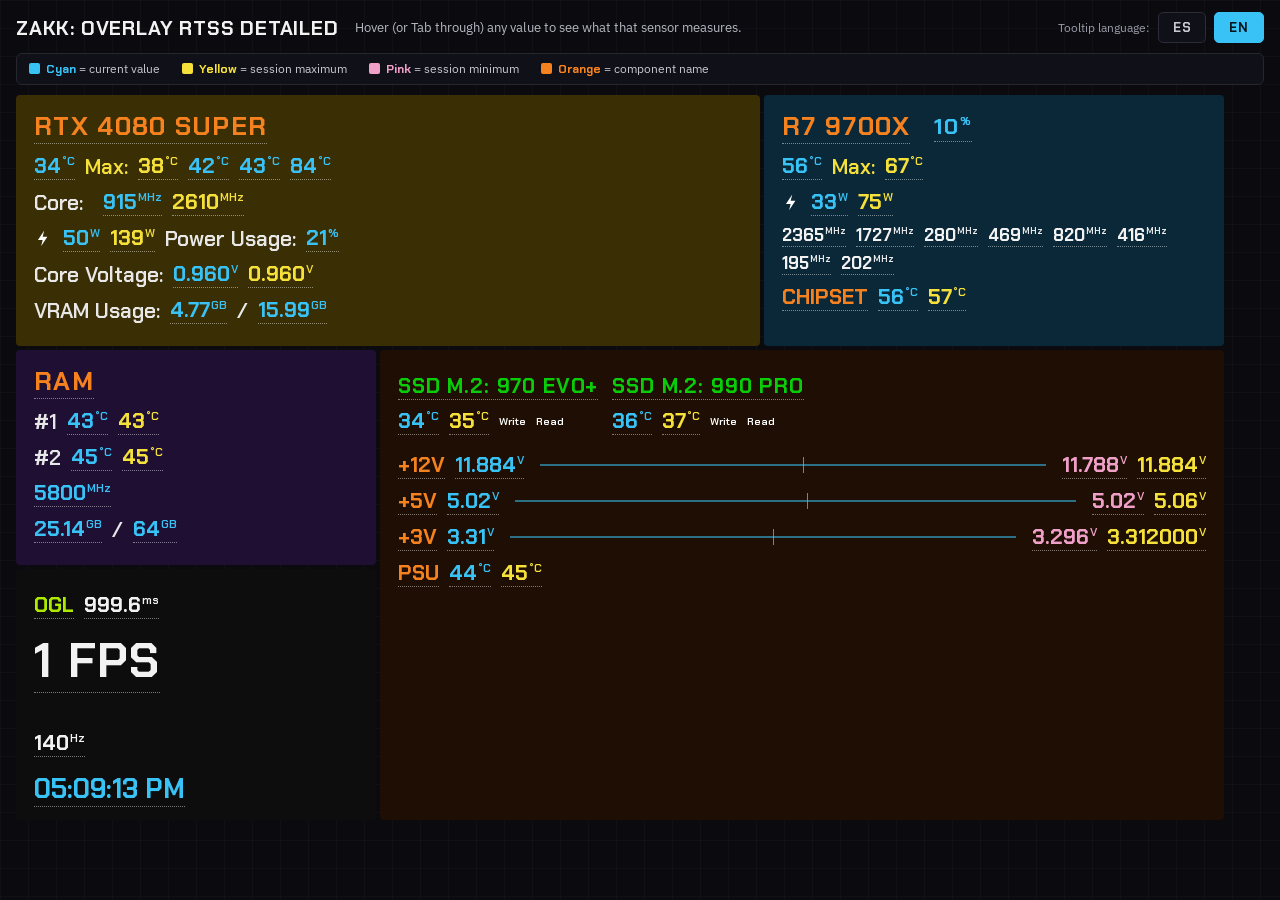
==== stuff/pc-build/BENCHMARK/zakk-rtss-overlay-detailed/index.html @ 570aa4a1 "overlay more work" ====
<!DOCTYPE html>
<html lang="en">
<head>
<meta charset="UTF-8">
<meta name="viewport" content="width=device-width, initial-scale=1.0">
<title>ZAKK: Overlay RTSS DETAILED</title>
<link rel="preconnect" href="https://fonts.googleapis.com">
<link rel="preconnect" href="https://fonts.gstatic.com" crossorigin>
<link href="https://fonts.googleapis.com/css2?family=Chakra+Petch:wght@500;600;700&family=IBM+Plex+Sans:wght@400;500&display=swap" rel="stylesheet">
<link rel="stylesheet" href="styles.css">
</head>
<body>

<header>
  <h1 id="appTitle">ZAKK: Overlay RTSS DETAILED</h1>
  <p id="intro" data-i18n="intro">Hover (or Tab through) any value to see what that sensor measures.</p>
  <div class="lang" role="group" aria-label="Tooltip language">
    <span id="langLabel" data-i18n="langLabel">Tooltip language:</span>
    <button id="btn-es" type="button" onclick="setLang('es')">ES</button>
    <button id="btn-en" class="active" type="button" onclick="setLang('en')">EN</button>
  </div>
</header>

<div class="legend">
  <span><span class="sw" style="background:var(--cyan)"></span><b style="color:var(--cyan)" data-i18n="legendCyanName">Cyan</b> <span data-i18n="legendCyanDesc">= current value</span></span>
  <span><span class="sw" style="background:var(--yellow)"></span><b style="color:var(--yellow)" data-i18n="legendYellowName">Yellow</b> <span data-i18n="legendYellowDesc">= session maximum</span></span>
  <span><span class="sw" style="background:var(--pink)"></span><b style="color:var(--pink)" data-i18n="legendPinkName">Pink</b> <span data-i18n="legendPinkDesc">= session minimum</span></span>
  <span><span class="sw" style="background:var(--orange)"></span><b style="color:var(--orange)" data-i18n="legendOrangeName">Orange</b> <span data-i18n="legendOrangeDesc">= component name</span></span>
</div>

<div id="stageWrap">
<div id="stage">

  <!-- ===================== GPU ===================== -->
  <section class="panel gpu">
    <h2><span class="s tl w" style="color:var(--orange)" data-bind="gpu.label" data-tip-key="gpuName">RTX 4080 SUPER</span></h2>
    <div class="row">
      <span class="s tl c" data-bind="gpu.temp" data-fmt="int" data-unit="°C" data-tip-key="gpuTemp">34<sup>°C</sup></span>
      <span class="lbl-max">Max:</span>
      <span class="s y" data-bind="gpu.tempMax" data-fmt="int" data-unit="°C" data-tip-key="gpuTempMax">38<sup>°C</sup></span>
      <span class="s c" data-bind="gpu.hotspot" data-fmt="int" data-unit="°C" data-tip-key="gpuHotspot">42<sup>°C</sup></span>
      <span class="s c" data-bind="gpu.vramTemp" data-fmt="int" data-unit="°C" data-tip-key="gpuVramTemp">43<sup>°C</sup></span>
      <span class="s c" data-bind="gpu.tempLimit" data-fmt="int" data-unit="°C" data-tip-key="gpuTempLimit">84<sup>°C</sup></span>
    </div>
    <div class="row">
      <span class="lbl">Core:</span>
      <span class="s nb" data-gauge="derived.gpuCoreClockPercent" data-gauge-color="var(--gauge-color)" data-tip-key="gpuCoreGauge"></span>
      <span class="s c" data-bind="gpu.coreClock" data-fmt="int" data-unit="MHz" data-tip-key="gpuCoreClock">915<sup>MHz</sup></span>
      <span class="s y" data-bind="gpu.coreClockMax" data-fmt="int" data-unit="MHz" data-tip-key="gpuCoreClockMax">2610<sup>MHz</sup></span>
    </div>
    <div class="row">
      <span class="s nb tl" data-tip-key="gpuPowerIcon">
        <svg class="bolt" viewBox="0 0 24 24" aria-hidden="true"><path d="M13 2 L5 14 h6 l-2 8 8-12 h-6 z" fill="#fff"/></svg>
      </span>
      <span class="s c" data-bind="gpu.power" data-fmt="int" data-unit="W" data-tip-key="gpuPower">50<sup>W</sup></span>
      <span class="s y" data-bind="gpu.powerMax" data-fmt="int" data-unit="W" data-tip-key="gpuPowerMax">139<sup>W</sup></span>
      <span class="lbl">Power Usage:</span>
      <span class="s c" data-bind="gpu.powerUsagePercent" data-fmt="int" data-unit="%" data-tip-key="gpuPowerUsage">21<sup>%</sup></span>
    </div>
    <div class="row">
      <span class="lbl">Core Voltage:</span>
      <span class="s c" data-bind="gpu.voltage" data-fmt="3dec" data-unit="V" data-tip-key="gpuVoltage">0.960<sup>V</sup></span>
      <span class="s y" data-bind="gpu.voltageMax" data-fmt="3dec" data-unit="V" data-tip-key="gpuVoltageMax">0.960<sup>V</sup></span>
    </div>
    <div class="row">
      <span class="lbl">VRAM Usage:</span>
      <span class="s c" data-bind="gpu.vramUsed" data-fmt="2dec" data-unit="GB" data-tip-key="gpuVramUsed">4.77<sup>GB</sup></span>
      <span class="lbl">/</span>
      <span class="s c" data-bind="gpu.vramTotal" data-fmt="2dec" data-unit="GB" data-tip-key="gpuVramTotal">15.99<sup>GB</sup></span>
    </div>
  </section>

  <!-- ===================== CPU ===================== -->
  <section class="panel cpu">
    <h2><span class="s tl w" style="color:var(--orange)" data-bind="cpu.label" data-tip-key="cpuName">R7 9700X</span>
      <span class="s nb" data-gauge="cpu.usagePercent" data-gauge-color="var(--gauge-color)" data-tip-key="cpuUsageGauge"></span>
      <span class="s tr c" style="font-size:0.85em" data-bind="cpu.usagePercent" data-fmt="int" data-unit="%" data-tip-key="cpuUsagePercent">10<sup>%</sup></span>
    </h2>
    <div class="row">
      <span class="s tl c" data-bind="cpu.temp" data-fmt="int" data-unit="°C" data-tip-key="cpuTemp">56<sup>°C</sup></span>
      <span class="lbl-max">Max:</span>
      <span class="s y" data-bind="cpu.tempMax" data-fmt="int" data-unit="°C" data-tip-key="cpuTempMax">67<sup>°C</sup></span>
    </div>
    <div class="row">
      <span class="s nb tl" data-tip-key="cpuPowerIcon">
        <svg class="bolt" viewBox="0 0 24 24" aria-hidden="true"><path d="M13 2 L5 14 h6 l-2 8 8-12 h-6 z" fill="#fff"/></svg>
      </span>
      <span class="s c" data-bind="cpu.power" data-fmt="int" data-unit="W" data-tip-key="cpuPower">33<sup>W</sup></span>
      <span class="s y" data-bind="cpu.powerMax" data-fmt="int" data-unit="W" data-tip-key="cpuPowerMax">75<sup>W</sup></span>
    </div>
    <div class="row cores">
      <span class="s tl w" data-bind="cpu.cores.0" data-fmt="int" data-unit="MHz" data-tip-key="cpuCore1">2365<sup>MHz</sup></span>
      <span class="s w" data-bind="cpu.cores.1" data-fmt="int" data-unit="MHz" data-tip-key="cpuCore2">1727<sup>MHz</sup></span>
      <span class="s w" data-bind="cpu.cores.2" data-fmt="int" data-unit="MHz" data-tip-key="cpuCore3">280<sup>MHz</sup></span>
      <span class="s w" data-bind="cpu.cores.3" data-fmt="int" data-unit="MHz" data-tip-key="cpuCore4">469<sup>MHz</sup></span>
      <span class="s w" data-bind="cpu.cores.4" data-fmt="int" data-unit="MHz" data-tip-key="cpuCore5">820<sup>MHz</sup></span>
      <span class="s w" data-bind="cpu.cores.5" data-fmt="int" data-unit="MHz" data-tip-key="cpuCore6">416<sup>MHz</sup></span>
      <span class="s w" data-bind="cpu.cores.6" data-fmt="int" data-unit="MHz" data-tip-key="cpuCore7">195<sup>MHz</sup></span>
      <span class="s tr w" data-bind="cpu.cores.7" data-fmt="int" data-unit="MHz" data-tip-key="cpuCore8">202<sup>MHz</sup></span>
    </div>
    <div class="row">
      <span class="s tl o" data-tip-key="chipsetLabel">CHIPSET</span>
      <span class="s c" data-bind="cpu.chipsetTemp" data-fmt="int" data-unit="°C" data-tip-key="chipsetTemp">56<sup>°C</sup></span>
      <span class="s y" data-bind="cpu.chipsetTempMax" data-fmt="int" data-unit="°C" data-tip-key="chipsetTempMax">57<sup>°C</sup></span>
    </div>
  </section>

  <!-- ===================== RAM ===================== -->
  <section class="panel ram">
    <h2><span class="s tl w" style="color:var(--orange)" data-tip-key="ramName">RAM</span>
      <span class="s nb" data-gauge="derived.ramUsagePercent" data-gauge-color="var(--gauge-color)" data-tip-key="ramGauge"></span>
    </h2>
    <div class="row">
      <span class="lbl">#1</span>
      <span class="s c" data-bind="ram.stick1.temp" data-fmt="int" data-unit="°C" data-tip-key="ram1Temp">43<sup>°C</sup></span>
      <span class="s y" data-bind="ram.stick1.tempMax" data-fmt="int" data-unit="°C" data-tip-key="ram1Max">43<sup>°C</sup></span>
    </div>
    <div class="row">
      <span class="lbl">#2</span>
      <span class="s c" data-bind="ram.stick2.temp" data-fmt="int" data-unit="°C" data-tip-key="ram2Temp">45<sup>°C</sup></span>
      <span class="s y" data-bind="ram.stick2.tempMax" data-fmt="int" data-unit="°C" data-tip-key="ram2Max">45<sup>°C</sup></span>
    </div>
    <div class="row">
      <span class="s tl c" data-bind="ram.freq" data-fmt="int" data-unit="MHz" data-tip-key="ramFreq">5800<sup>MHz</sup></span>
    </div>
    <div class="row">
      <span class="s tl c" data-bind="ram.used" data-fmt="2dec" data-unit="GB" data-tip-key="ramUsed">25.14<sup>GB</sup></span>
      <span class="lbl">/</span>
      <span class="s c" data-bind="ram.total" data-fmt="int" data-unit="GB" data-tip-key="ramTotal">64<sup>GB</sup></span>
    </div>
  </section>

  <!-- ===================== SSDs / +12V / +5V / +3V / PSU ===================== -->
  <section class="panel store">
    <div class="ssds">
      <div class="ssd">
        <div class="disk"><span class="s tl" data-bind="ssd.0.label" data-tip-key="ssd0Name">SSD M.2: 970 EVO+</span></div>
        <div class="row">
          <span class="s tl c" data-bind="ssd.0.temp" data-fmt="int" data-unit="°C" data-tip-key="ssd0Temp">34<sup>°C</sup></span>
          <span class="s y" data-bind="ssd.0.tempMax" data-fmt="int" data-unit="°C" data-tip-key="ssd0Max">35<sup>°C</sup></span>
          <span class="s nb wr" data-gauge="ssd.0.writePercent" data-gauge-color="var(--gauge-color)" data-tip-key="ssd0Write"><small>Write</small></span>
          <span class="s nb wr" data-gauge="ssd.0.readPercent" data-gauge-color="var(--gauge-color)" data-tip-key="ssd0Read"><small>Read</small></span>
        </div>
      </div>
      <div class="ssd">
        <div class="disk"><span class="s tl" data-bind="ssd.1.label" data-tip-key="ssd1Name">SSD M.2: 990 PRO</span></div>
        <div class="row">
          <span class="s tl c" data-bind="ssd.1.temp" data-fmt="int" data-unit="°C" data-tip-key="ssd1Temp">36<sup>°C</sup></span>
          <span class="s y" data-bind="ssd.1.tempMax" data-fmt="int" data-unit="°C" data-tip-key="ssd1Max">37<sup>°C</sup></span>
          <span class="s nb wr" data-gauge="ssd.1.writePercent" data-gauge-color="var(--gauge-color)" data-tip-key="ssd1Write"><small>Write</small></span>
          <span class="s nb wr tr" data-gauge="ssd.1.readPercent" data-gauge-color="var(--gauge-color)" data-tip-key="ssd1Read"><small>Read</small></span>
        </div>
      </div>
    </div>

    <div class="row">
      <span class="s tl o" data-tip-key="rail12vLabel">+12V</span>
      <span class="s c" data-bind="rail12v.current" data-fmt="3dec" data-unit="V" data-tip-key="rail12vCurrent">11.884<sup>V</sup></span>
      <span class="volt-graph" tabindex="0" data-tip-key="rail12vGraph"><span class="tick"></span></span>
      <span class="s p" data-bind="rail12v.min" data-fmt="3dec" data-unit="V" data-tip-key="rail12vMin">11.788<sup>V</sup></span>
      <span class="s tr y" data-bind="rail12v.max" data-fmt="3dec" data-unit="V" data-tip-key="rail12vMax">11.884<sup>V</sup></span>
    </div>
    <div class="row">
      <span class="s tl o" data-tip-key="rail5vLabel">+5V</span>
      <span class="s c" data-bind="rail5v.current" data-fmt="2dec" data-unit="V" data-tip-key="rail5vCurrent">5.02<sup>V</sup></span>
      <span class="volt-graph" tabindex="0" data-tip-key="rail5vGraph"><span class="tick"></span></span>
      <span class="s p" data-bind="rail5v.min" data-fmt="2dec" data-unit="V" data-tip-key="rail5vMin">5.02<sup>V</sup></span>
      <span class="s tr y" data-bind="rail5v.max" data-fmt="2dec" data-unit="V" data-tip-key="rail5vMax">5.06<sup>V</sup></span>
    </div>
    <div class="row">
      <span class="s tl o" data-tip-key="rail3vLabel">+3V</span>
      <span class="s c" data-bind="rail3v.current" data-unit="V" data-tip-key="rail3vCurrent">3.31<sup>V</sup></span>
      <span class="volt-graph" tabindex="0" data-tip-key="rail3vGraph"><span class="tick"></span></span>
      <span class="s p" data-bind="rail3v.min" data-unit="V" data-tip-key="rail3vMin">3.296<sup>V</sup></span>
      <span class="s tr y" data-bind="rail3v.max" data-unit="V" data-tip-key="rail3vMax">3.312000<sup>V</sup></span>
    </div>
    <div class="row">
      <span class="s tl o" data-tip-key="psuLabel">PSU</span>
      <span class="s c" data-bind="psu.temp" data-fmt="int" data-unit="°C" data-tip-key="psuTemp">44<sup>°C</sup></span>
      <span class="s y" data-bind="psu.tempMax" data-fmt="int" data-unit="°C" data-tip-key="psuTempMax">45<sup>°C</sup></span>
    </div>
  </section>

  <!-- ===================== FPS / REFRESCO / RELOJ ===================== -->
  <section class="panel fps">
    <div class="row">
      <span class="s tl g" data-bind="perf.api" data-tip-key="apiLabel">OGL</span>
      <span class="s w" data-bind="perf.frametime" data-fmt="1dec" data-unit="ms" data-tip-key="frametime">999.6<sup>ms</sup></span>
    </div>
    <div class="row big">
      <span class="s tl w" data-bind="perf.fps" data-fmt="int" data-suffix=" FPS" data-tip-key="fpsValue">1 FPS</span>
    </div>
    <div class="row hz">
      <span class="s tl w" data-bind="perf.refreshHz" data-fmt="int" data-unit="Hz" data-tip-key="refreshHz">140<sup>Hz</sup></span>
    </div>
    <div class="clock"><span class="s tl c" data-bind="perf.clock" data-tip-key="clock">05:09:13 PM</span></div>
  </section>

</div><!-- /#stage -->
</div><!-- /#stageWrap -->

<script type="module" src="js/main.js"></script>

</body>
</html>
---- stuff/pc-build/BENCHMARK/zakk-rtss-overlay-detailed/styles.css ----
:root{
    --bg:#0a0a0f;
    --cyan:#39c2f5;      /* valor actual */
    --yellow:#f5e13a;    /* máximo de sesión */
    --pink:#f0a0c8;      /* lectura mínima */
    --orange:#f5821f;    /* títulos de panel */
    --green:#08CD08;     /* nombres de discos SSD */
    --lime:#AEEA00;      /* API gráfica */
    --gauge-color:#00F0FF; /* color de todos los gauges (arco + aguja) */
    --white:#f2f2f2;
    --label:#e8e8e8;
    --gauge-track:#123f4e;
    --tip-bg:#16161f;
    --tip-border:#39c2f5;
  }
  *{box-sizing:border-box;margin:0;padding:0}
  html{height:100%}
  body{
    min-height:100%;
    background:var(--bg);
    color:var(--white);
    font-family:'Chakra Petch',system-ui,sans-serif;
    display:flex;flex-direction:column;
    padding:12px 16px;
    overflow-x:hidden;
    background-image:linear-gradient(rgba(255,255,255,.025) 1px,transparent 1px),linear-gradient(90deg,rgba(255,255,255,.025) 1px,transparent 1px);
    background-size:28px 28px;
  }

  /* ---------- Barra superior (fuera del overlay, no escala) ---------- */
  header{
    display:flex;flex-wrap:wrap;align-items:center;gap:6px 16px;
    width:100%;margin-bottom:10px;
  }
  header h1{font-size:20px;letter-spacing:.04em;text-transform:uppercase;white-space:nowrap}
  header h1 span{color:var(--orange)}
  header p{font-family:'IBM Plex Sans',sans-serif;color:#b8b8c4;font-size:13px;flex:1 1 240px;min-width:200px}
  .lang{
    margin-left:auto;display:flex;align-items:center;gap:8px;
    font-family:'IBM Plex Sans',sans-serif;font-size:12px;color:#9a9aa8;
  }
  .lang button{
    font-family:'Chakra Petch',sans-serif;font-weight:700;font-size:13px;letter-spacing:.06em;
    background:#101018;color:#c8c8d2;border:1px solid #2c2c38;border-radius:5px;
    padding:6px 14px;cursor:pointer;transition:all .15s ease;
  }
  .lang button:hover{border-color:var(--cyan);color:#fff}
  .lang button.active{background:var(--cyan);border-color:var(--cyan);color:#04141c}
  .lang button:focus-visible{outline:2px solid var(--cyan);outline-offset:2px}

  .legend{
    width:100%;margin-bottom:10px;display:flex;flex-wrap:wrap;gap:6px 22px;
    font-size:12px;font-family:'IBM Plex Sans',sans-serif;color:#c8c8d2;
    border:1px solid #26262f;padding:7px 12px;border-radius:6px;background:#101018;
  }
  .legend b{font-family:'Chakra Petch',sans-serif}
  .legend .sw{display:inline-block;width:11px;height:11px;border-radius:2px;margin-right:6px;vertical-align:-1px}

  /* ---------- Escenario del overlay ----------
     El overlay se diseña a un tamaño FIJO de 1200px de ancho, con
     posiciones y tipografía estáticas (como el overlay real).
     JS lo escala como un todo (transform: scale) para que entre en
     la pantalla, sin mover ningún bloque de lugar. */
  #stageWrap{position:relative;flex:1;width:100%}
  #stage{
    position:absolute;top:0;left:0;
    width:1200px;
    font-size:20px;             /* tamaño base del diseño: todo deriva de acá */
    transform-origin:top left;
    display:grid;gap:4px;
    grid-template-columns:360px 380px 460px;
    grid-template-rows:auto auto 1fr;
    grid-template-areas:
      "gpu gpu cpu"
      "ram store store"
      "fps store store";
  }

  .panel{padding:14px 18px;border-radius:4px;min-width:0}
  .panel h2{
    color:var(--orange);font-size:1.3em;letter-spacing:.05em;margin-bottom:8px;
    display:flex;align-items:center;gap:12px;
  }
  .gpu{grid-area:gpu;background:#3a2e05}
  .cpu{grid-area:cpu;background:#0b2838}
  .ram{grid-area:ram;background:#1e0f33}
  .store{grid-area:store;background:#1e0e03}
  .fps{grid-area:fps;background:#0d0d0d;display:flex;flex-direction:column}

  .row{display:flex;flex-wrap:wrap;align-items:center;gap:5px 10px;margin:8px 0;font-size:1.05em}
  .lbl{color:var(--label);font-weight:600}
  .lbl-max{color:var(--yellow);font-weight:600}
  .disk{color:var(--green);font-size:1.05em;font-weight:700;letter-spacing:.04em}
  .cores{font-size:0.85em}
  .spacer{flex:1}

  /* SSDs lado a lado */
  .ssds{display:flex;gap:14px;align-items:flex-start;margin:8px 0}
  .ssd{flex:0 0 auto;min-width:0}

  /* ---------- Iconos de gauge (medidores) y bolt ---------- */
  .g-ico{width:1.15em;height:1.15em;display:inline-block;vertical-align:-0.2em;flex:none}
  .wr{display:inline-flex;flex-direction:column;align-items:center;line-height:1}
  .wr small{font-size:0.5em;font-weight:600;color:#fff;margin-top:2px}
  .bolt{width:0.9em;height:0.9em;display:inline-block;vertical-align:-0.1em;flex:none}

  /* ---------- Sensores con tooltip ---------- */
  .s{
    position:relative;cursor:help;font-weight:700;
    border-bottom:1px dotted rgba(255,255,255,.45);
    outline:none;
  }
  .s.nb{border-bottom:none}
  .s sup{font-size:.55em;font-weight:600;margin-left:1px}
  .c{color:var(--cyan)} .y{color:var(--yellow)} .p{color:var(--pink)}
  .w{color:var(--white)} .g{color:var(--lime)} .o{color:var(--orange)}
  .s:hover,.s:focus-visible{filter:brightness(1.25);border-bottom-color:#fff}

  .s::after{
    content:attr(data-tip);
    position:absolute;left:50%;bottom:calc(100% + 10px);transform:translateX(-50%) translateY(4px);
    width:max-content;max-width:300px;
    background:var(--tip-bg);border:1px solid var(--tip-border);border-radius:6px;
    padding:9px 12px;
    font-family:'IBM Plex Sans',sans-serif;font-size:0.68em;font-weight:400;line-height:1.45;
    color:#e8e8ee;text-transform:none;letter-spacing:0;
    opacity:0;visibility:hidden;pointer-events:none;
    transition:opacity .15s ease,transform .15s ease;
    z-index:20;box-shadow:0 8px 24px rgba(0,0,0,.6);
  }
  .s::before{
    content:"";position:absolute;left:50%;bottom:calc(100% + 4px);transform:translateX(-50%);
    border:6px solid transparent;border-top-color:var(--tip-border);
    opacity:0;visibility:hidden;transition:opacity .15s ease;z-index:20;
  }
  .s:hover::after,.s:focus-visible::after{opacity:1;visibility:visible;transform:translateX(-50%) translateY(0)}
  .s:hover::before,.s:focus-visible::before{opacity:1;visibility:visible}
  /* variantes para bordes del escenario */
  .tl::after{left:0;transform:translateX(0) translateY(4px)}
  .tl:hover::after,.tl:focus-visible::after{transform:translateX(0) translateY(0)}
  .tl::before{left:14px}
  .tr::after{left:auto;right:0;transform:translateX(0) translateY(4px)}
  .tr:hover::after,.tr:focus-visible::after{transform:translateX(0) translateY(0)}
  .tr::before{left:auto;right:14px;transform:none}
  /* la fila de núcleos usa tooltips debajo para no tapar el título */
  .cores .s::after{bottom:auto;top:calc(100% + 10px);transform:translateX(-50%) translateY(-4px)}
  .cores .s::before{bottom:auto;top:calc(100% + 4px);border-top-color:transparent;border-bottom-color:var(--tip-border)}
  .cores .s:hover::after,.cores .s:focus-visible::after{transform:translateX(-50%) translateY(0)}
  .cores .s.tl::after{left:0;transform:translateX(0) translateY(-4px)}
  .cores .s.tl:hover::after,.cores .s.tl:focus-visible::after{transform:translateX(0) translateY(0)}
  .cores .s.tr::after{left:auto;right:0;transform:translateX(0) translateY(-4px)}
  .cores .s.tr:hover::after,.cores .s.tr:focus-visible::after{transform:translateX(0) translateY(0)}

  .fps .big{font-size:2.4em;letter-spacing:.03em;margin:2px 0}
  .hz{font-size:1.05em;margin-top:auto;padding-top:1.6em}
  .clock{color:var(--cyan);font-size:1.35em;font-weight:700;margin-top:6px}

  /* ---------- Mini gráfico de historial (línea +12V) ---------- */
  .volt-graph{
    flex:1;min-width:40px;height:16px;position:relative;
    display:flex;align-items:center;margin:0 6px;cursor:help;
  }
  .volt-graph::before{
    content:"";position:absolute;left:0;right:0;top:50%;height:2px;
    background:var(--cyan);opacity:.55;transform:translateY(-50%);
  }
  .volt-graph .tick{
    position:absolute;left:52%;top:0;bottom:0;width:1px;background:var(--cyan);opacity:.8;
  }
  .volt-graph::after{
    content:attr(data-tip);
    position:absolute;left:50%;bottom:calc(100% + 10px);transform:translateX(-50%) translateY(4px);
    width:max-content;max-width:280px;
    background:var(--tip-bg);border:1px solid var(--tip-border);border-radius:6px;
    padding:9px 12px;
    font-family:'IBM Plex Sans',sans-serif;font-size:0.68em;font-weight:400;line-height:1.45;
    color:#e8e8ee;text-transform:none;letter-spacing:0;
    opacity:0;visibility:hidden;pointer-events:none;
    transition:opacity .15s ease,transform .15s ease;
    z-index:20;box-shadow:0 8px 24px rgba(0,0,0,.6);
  }
  .volt-graph:hover::after,.volt-graph:focus-visible::after{opacity:1;visibility:visible;transform:translateX(-50%) translateY(0)}

  /* ---------- Modo apilado: solo cuando la pantalla no puede
     contener el layout (muy angosta). Los bloques pasan a una
     columna; es el único caso en que se mueven de lugar. ---------- */
  #stage.stack{
    position:static;
    width:100%;
    transform:none !important;
    font-size:17px;
    grid-template-columns:1fr;
    grid-template-rows:none;
    grid-template-areas:"gpu" "cpu" "ram" "store" "fps";
  }
  #stage.stack .s::after{max-width:min(300px,80vw)}
  #stage.stack .ssds{flex-direction:column;gap:8px}
  #stage.stack .hz{padding-top:0.4em}
  #stage.stack .volt-graph{min-width:24px}

  @media (prefers-reduced-motion:reduce){
    .s::after,.s::before,.lang button{transition:none}
  }
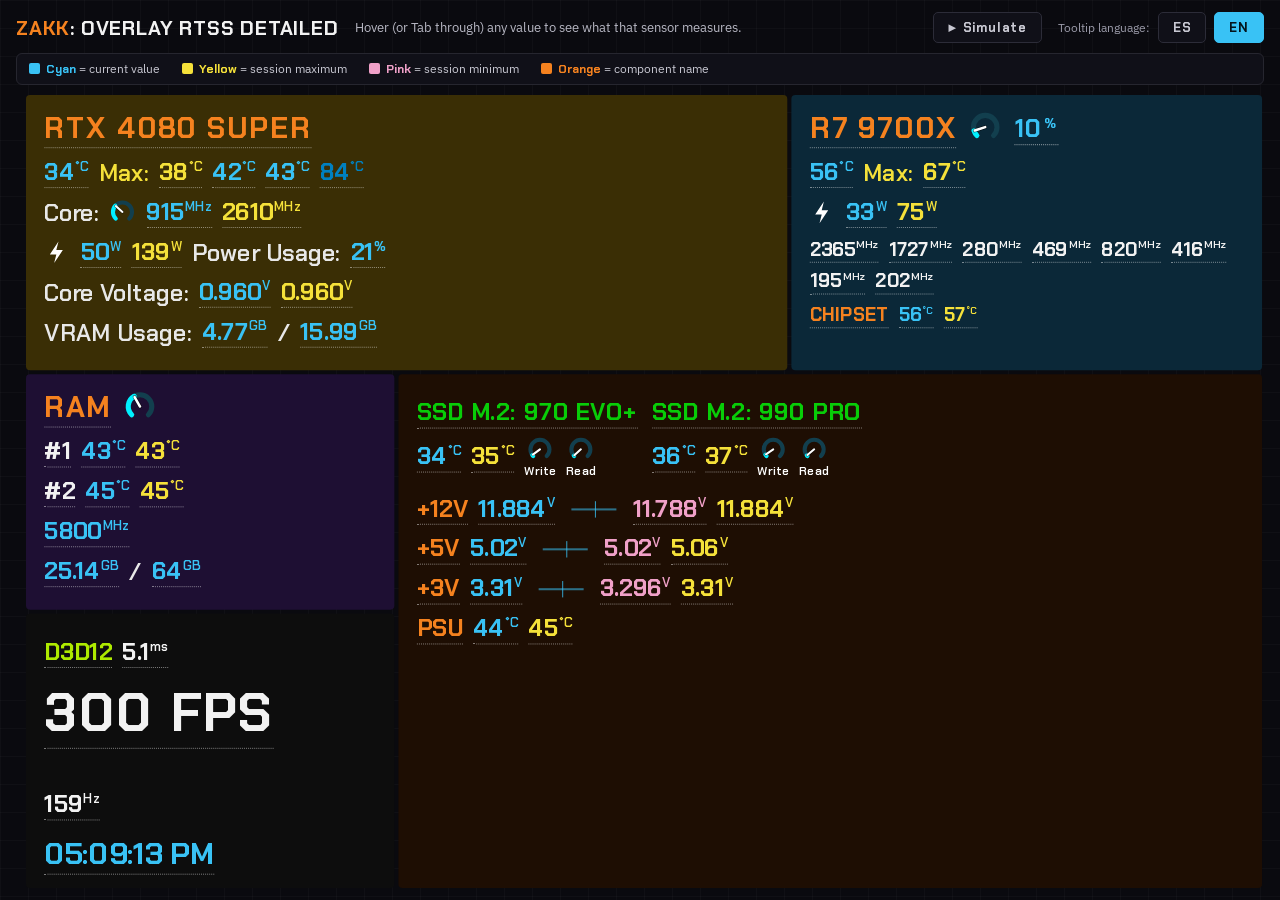
==== commit ddc7f8d0: "changes" ====
--- a/stuff/pc-build/BENCHMARK/zakk-rtss-overlay-detailed/index.html
+++ b/stuff/pc-build/BENCHMARK/zakk-rtss-overlay-detailed/index.html
@@ -14,6 +14,7 @@
 <header>
   <h1 id="appTitle">ZAKK: Overlay RTSS DETAILED</h1>
   <p id="intro" data-i18n="intro">Hover (or Tab through) any value to see what that sensor measures.</p>
+  <button id="btn-sim" class="simbtn" type="button" aria-pressed="false" onclick="toggleSim()">▶ Simulate</button>
   <div class="lang" role="group" aria-label="Tooltip language">
     <span id="langLabel" data-i18n="langLabel">Tooltip language:</span>
     <button id="btn-es" type="button" onclick="setLang('es')">ES</button>
@@ -40,7 +41,7 @@
       <span class="s y" data-bind="gpu.tempMax" data-fmt="int" data-unit="°C" data-tip-key="gpuTempMax">38<sup>°C</sup></span>
       <span class="s c" data-bind="gpu.hotspot" data-fmt="int" data-unit="°C" data-tip-key="gpuHotspot">42<sup>°C</sup></span>
       <span class="s c" data-bind="gpu.vramTemp" data-fmt="int" data-unit="°C" data-tip-key="gpuVramTemp">43<sup>°C</sup></span>
-      <span class="s c" data-bind="gpu.tempLimit" data-fmt="int" data-unit="°C" data-tip-key="gpuTempLimit">84<sup>°C</sup></span>
+      <span class="s" style="color:var(--temp-limit)" data-bind="gpu.tempLimit" data-fmt="int" data-unit="°C" data-tip-key="gpuTempLimit">84<sup>°C</sup></span>
     </div>
     <div class="row">
       <span class="lbl">Core:</span>
@@ -99,9 +100,9 @@
       <span class="s tr w" data-bind="cpu.cores.7" data-fmt="int" data-unit="MHz" data-tip-key="cpuCore8">202<sup>MHz</sup></span>
     </div>
     <div class="row">
-      <span class="s tl o" data-tip-key="chipsetLabel">CHIPSET</span>
-      <span class="s c" data-bind="cpu.chipsetTemp" data-fmt="int" data-unit="°C" data-tip-key="chipsetTemp">56<sup>°C</sup></span>
-      <span class="s y" data-bind="cpu.chipsetTempMax" data-fmt="int" data-unit="°C" data-tip-key="chipsetTempMax">57<sup>°C</sup></span>
+      <span class="s sm tl o" data-tip-key="chipsetLabel">CHIPSET</span>
+      <span class="s sm c" data-bind="cpu.chipsetTemp" data-fmt="int" data-unit="°C" data-tip-key="chipsetTemp">56<sup>°C</sup></span>
+      <span class="s sm y" data-bind="cpu.chipsetTempMax" data-fmt="int" data-unit="°C" data-tip-key="chipsetTempMax">57<sup>°C</sup></span>
     </div>
   </section>
 
@@ -111,12 +112,12 @@
       <span class="s nb" data-gauge="derived.ramUsagePercent" data-gauge-color="var(--gauge-color)" data-tip-key="ramGauge"></span>
     </h2>
     <div class="row">
-      <span class="lbl">#1</span>
+      <span class="s tl w" data-tip-key="ramSlot1">#1</span>
       <span class="s c" data-bind="ram.stick1.temp" data-fmt="int" data-unit="°C" data-tip-key="ram1Temp">43<sup>°C</sup></span>
       <span class="s y" data-bind="ram.stick1.tempMax" data-fmt="int" data-unit="°C" data-tip-key="ram1Max">43<sup>°C</sup></span>
     </div>
     <div class="row">
-      <span class="lbl">#2</span>
+      <span class="s tl w" data-tip-key="ramSlot2">#2</span>
       <span class="s c" data-bind="ram.stick2.temp" data-fmt="int" data-unit="°C" data-tip-key="ram2Temp">45<sup>°C</sup></span>
       <span class="s y" data-bind="ram.stick2.tempMax" data-fmt="int" data-unit="°C" data-tip-key="ram2Max">45<sup>°C</sup></span>
     </div>
@@ -199,7 +200,7 @@
 </div><!-- /#stage -->
 </div><!-- /#stageWrap -->
 
-<script type="module" src="js/main.js"></script>
+<script type="module" src="main.js"></script>
 
 </body>
 </html>
--- a/stuff/pc-build/BENCHMARK/zakk-rtss-overlay-detailed/styles.css
+++ b/stuff/pc-build/BENCHMARK/zakk-rtss-overlay-detailed/styles.css
@@ -12,6 +12,8 @@
     --gauge-track:#123f4e;
     --tip-bg:#16161f;
     --tip-border:#39c2f5;
+    --temp-limit:#0080C0;  /* color del límite térmico de la GPU */
+    --tip-k:1;             /* factor de escala del tooltip; JS lo ajusta al tamaño de pantalla */
   }
   *{box-sizing:border-box;margin:0;padding:0}
   html{height:100%}
@@ -48,6 +50,16 @@
   .lang button.active{background:var(--cyan);border-color:var(--cyan);color:#04141c}
   .lang button:focus-visible{outline:2px solid var(--cyan);outline-offset:2px}
 
+  /* Botón de simulación (verde para diferenciarlo del selector de idioma) */
+  .simbtn{
+    font-family:'Chakra Petch',sans-serif;font-weight:700;font-size:13px;letter-spacing:.06em;
+    background:#101018;color:#c8c8d2;border:1px solid #2c2c38;border-radius:5px;
+    padding:6px 14px;cursor:pointer;transition:all .15s ease;
+  }
+  .simbtn:hover{border-color:var(--lime);color:#fff}
+  .simbtn.active{background:var(--lime);border-color:var(--lime);color:#0b1404}
+  .simbtn:focus-visible{outline:2px solid var(--lime);outline-offset:2px}
+
   .legend{
     width:100%;margin-bottom:10px;display:flex;flex-wrap:wrap;gap:6px 22px;
     font-size:12px;font-family:'IBM Plex Sans',sans-serif;color:#c8c8d2;
@@ -65,7 +77,7 @@
   #stage{
     position:absolute;top:0;left:0;
     width:1200px;
-    font-size:20px;             /* tamaño base del diseño: todo deriva de acá */
+    font-size:22px;             /* tamaño base del diseño: todo deriva de acá (texto e íconos, que usan em) */
     transform-origin:top left;
     display:grid;gap:4px;
     grid-template-columns:360px 380px 460px;
@@ -92,6 +104,8 @@
   .lbl-max{color:var(--yellow);font-weight:600}
   .disk{color:var(--green);font-size:1.05em;font-weight:700;letter-spacing:.04em}
   .cores{font-size:0.85em}
+  /* Ítems un poco más chicos (p. ej. la fila del chipset). */
+  .sm{font-size:0.8em}
   .spacer{flex:1}
 
   /* SSDs lado a lado */
@@ -102,7 +116,7 @@
   .g-ico{width:1.15em;height:1.15em;display:inline-block;vertical-align:-0.2em;flex:none}
   .wr{display:inline-flex;flex-direction:column;align-items:center;line-height:1}
   .wr small{font-size:0.5em;font-weight:600;color:#fff;margin-top:2px}
-  .bolt{width:0.9em;height:0.9em;display:inline-block;vertical-align:-0.1em;flex:none}
+  .bolt{width:1.1em;height:1.1em;display:inline-block;vertical-align:-0.2em;flex:none}
 
   /* ---------- Sensores con tooltip ---------- */
   .s{
@@ -116,40 +130,24 @@
   .w{color:var(--white)} .g{color:var(--lime)} .o{color:var(--orange)}
   .s:hover,.s:focus-visible{filter:brightness(1.25);border-bottom-color:#fff}
 
-  .s::after{
-    content:attr(data-tip);
-    position:absolute;left:50%;bottom:calc(100% + 10px);transform:translateX(-50%) translateY(4px);
-    width:max-content;max-width:300px;
-    background:var(--tip-bg);border:1px solid var(--tip-border);border-radius:6px;
-    padding:9px 12px;
-    font-family:'IBM Plex Sans',sans-serif;font-size:0.68em;font-weight:400;line-height:1.45;
+  /* El tooltip real es un único elemento fijo (#tip) posicionado por JS
+     y recortado al viewport (ver bloque 6b del script). Vive fuera del
+     #stage escalado, así que siempre queda por encima de todo y nunca
+     se sale de la pantalla. Las clases .tl/.tr ya no cambian nada visual. */
+  #tip{
+    position:fixed;top:0;left:0;z-index:9999;pointer-events:none;
+    max-width:calc(300px * var(--tip-k));
+    background:var(--tip-bg);border:1px solid var(--tip-border);border-radius:calc(6px * var(--tip-k));
+    padding:calc(9px * var(--tip-k)) calc(12px * var(--tip-k));
+    font-family:'IBM Plex Sans',sans-serif;font-size:calc(17px * var(--tip-k));font-weight:400;line-height:1.45;
     color:#e8e8ee;text-transform:none;letter-spacing:0;
-    opacity:0;visibility:hidden;pointer-events:none;
-    transition:opacity .15s ease,transform .15s ease;
-    z-index:20;box-shadow:0 8px 24px rgba(0,0,0,.6);
+    box-shadow:0 8px 24px rgba(0,0,0,.6);
+    opacity:0;visibility:hidden;transition:opacity .12s ease;
   }
-  .s::before{
-    content:"";position:absolute;left:50%;bottom:calc(100% + 4px);transform:translateX(-50%);
-    border:6px solid transparent;border-top-color:var(--tip-border);
-    opacity:0;visibility:hidden;transition:opacity .15s ease;z-index:20;
-  }
-  .s:hover::after,.s:focus-visible::after{opacity:1;visibility:visible;transform:translateX(-50%) translateY(0)}
-  .s:hover::before,.s:focus-visible::before{opacity:1;visibility:visible}
-  /* variantes para bordes del escenario */
-  .tl::after{left:0;transform:translateX(0) translateY(4px)}
-  .tl:hover::after,.tl:focus-visible::after{transform:translateX(0) translateY(0)}
-  .tl::before{left:14px}
-  .tr::after{left:auto;right:0;transform:translateX(0) translateY(4px)}
-  .tr:hover::after,.tr:focus-visible::after{transform:translateX(0) translateY(0)}
-  .tr::before{left:auto;right:14px;transform:none}
-  /* la fila de núcleos usa tooltips debajo para no tapar el título */
-  .cores .s::after{bottom:auto;top:calc(100% + 10px);transform:translateX(-50%) translateY(-4px)}
-  .cores .s::before{bottom:auto;top:calc(100% + 4px);border-top-color:transparent;border-bottom-color:var(--tip-border)}
-  .cores .s:hover::after,.cores .s:focus-visible::after{transform:translateX(-50%) translateY(0)}
-  .cores .s.tl::after{left:0;transform:translateX(0) translateY(-4px)}
-  .cores .s.tl:hover::after,.cores .s.tl:focus-visible::after{transform:translateX(0) translateY(0)}
-  .cores .s.tr::after{left:auto;right:0;transform:translateX(0) translateY(-4px)}
-  .cores .s.tr:hover::after,.cores .s.tr:focus-visible::after{transform:translateX(0) translateY(0)}
+  #tip.show{opacity:1;visibility:visible}
+  #tip .caret{position:absolute;width:0;height:0;border:calc(6px * var(--tip-k)) solid transparent}
+  #tip.above .caret{bottom:calc(-12px * var(--tip-k));border-top-color:var(--tip-border)}
+  #tip.below .caret{top:calc(-12px * var(--tip-k));border-bottom-color:var(--tip-border)}
 
   .fps .big{font-size:2.4em;letter-spacing:.03em;margin:2px 0}
   .hz{font-size:1.05em;margin-top:auto;padding-top:1.6em}
@@ -157,7 +155,7 @@
 
   /* ---------- Mini gráfico de historial (línea +12V) ---------- */
   .volt-graph{
-    flex:1;min-width:40px;height:16px;position:relative;
+    flex:0 0 auto;width:44px;height:16px;position:relative;
     display:flex;align-items:center;margin:0 6px;cursor:help;
   }
   .volt-graph::before{
@@ -167,19 +165,6 @@
   .volt-graph .tick{
     position:absolute;left:52%;top:0;bottom:0;width:1px;background:var(--cyan);opacity:.8;
   }
-  .volt-graph::after{
-    content:attr(data-tip);
-    position:absolute;left:50%;bottom:calc(100% + 10px);transform:translateX(-50%) translateY(4px);
-    width:max-content;max-width:280px;
-    background:var(--tip-bg);border:1px solid var(--tip-border);border-radius:6px;
-    padding:9px 12px;
-    font-family:'IBM Plex Sans',sans-serif;font-size:0.68em;font-weight:400;line-height:1.45;
-    color:#e8e8ee;text-transform:none;letter-spacing:0;
-    opacity:0;visibility:hidden;pointer-events:none;
-    transition:opacity .15s ease,transform .15s ease;
-    z-index:20;box-shadow:0 8px 24px rgba(0,0,0,.6);
-  }
-  .volt-graph:hover::after,.volt-graph:focus-visible::after{opacity:1;visibility:visible;transform:translateX(-50%) translateY(0)}
 
   /* ---------- Modo apilado: solo cuando la pantalla no puede
      contener el layout (muy angosta). Los bloques pasan a una
@@ -188,16 +173,15 @@
     position:static;
     width:100%;
     transform:none !important;
-    font-size:17px;
+    font-size:18px;
     grid-template-columns:1fr;
     grid-template-rows:none;
     grid-template-areas:"gpu" "cpu" "ram" "store" "fps";
   }
-  #stage.stack .s::after{max-width:min(300px,80vw)}
   #stage.stack .ssds{flex-direction:column;gap:8px}
   #stage.stack .hz{padding-top:0.4em}
   #stage.stack .volt-graph{min-width:24px}
 
   @media (prefers-reduced-motion:reduce){
-    .s::after,.s::before,.lang button{transition:none}
-  }+    #tip,.lang button{transition:none}
+  }
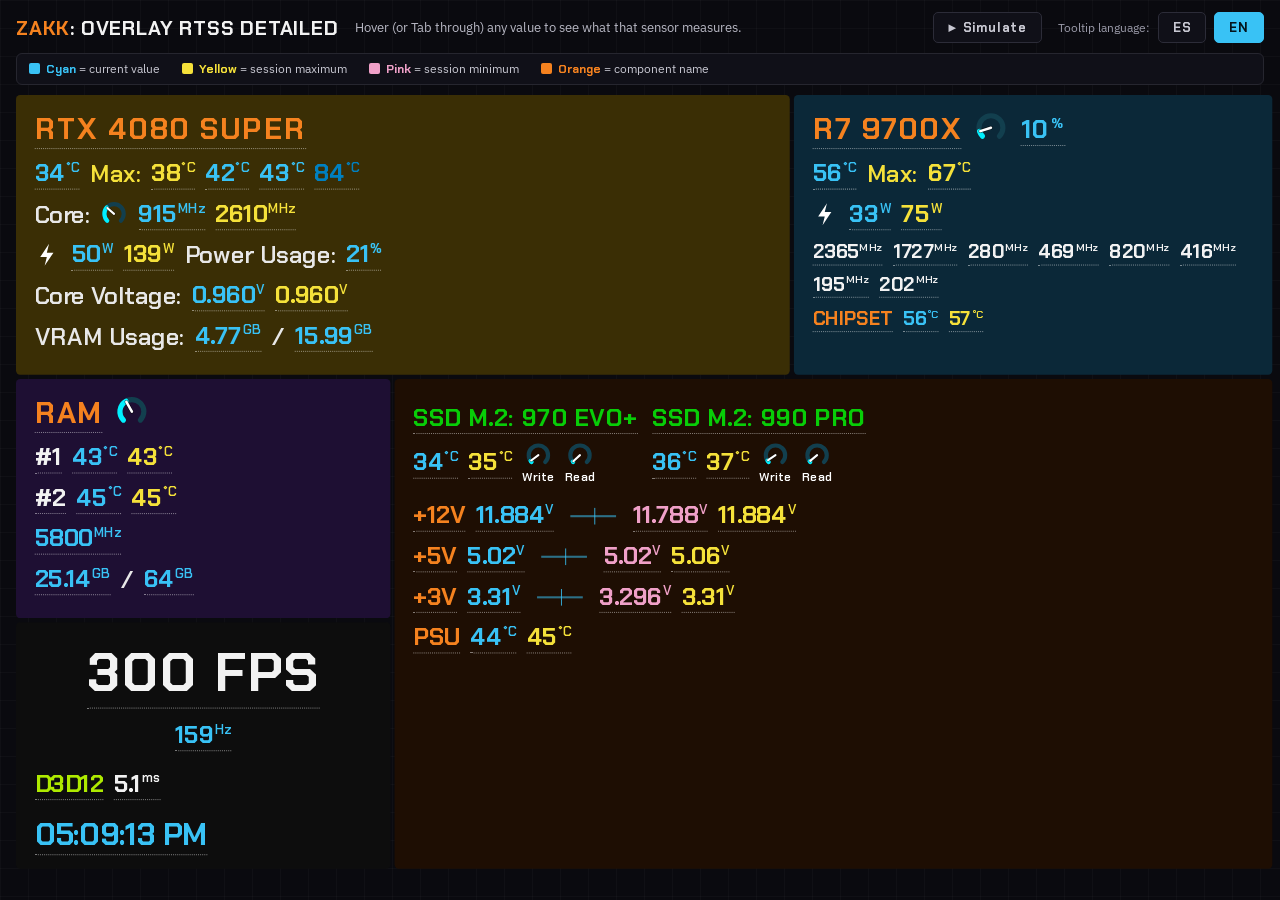
==== commit 84af395f: "changes" ====
--- a/stuff/pc-build/BENCHMARK/zakk-rtss-overlay-detailed/index.html
+++ b/stuff/pc-build/BENCHMARK/zakk-rtss-overlay-detailed/index.html
@@ -163,9 +163,9 @@
     </div>
     <div class="row">
       <span class="s tl o" data-tip-key="rail5vLabel">+5V</span>
-      <span class="s c" data-bind="rail5v.current" data-fmt="2dec" data-unit="V" data-tip-key="rail5vCurrent">5.02<sup>V</sup></span>
+      <span class="s c" data-bind="rail5v.current" data-fmt="2dec" data-unit="V" data-tip-key="rail5vCurrent">5.020<sup>V</sup></span>
       <span class="volt-graph" tabindex="0" data-tip-key="rail5vGraph"><span class="tick"></span></span>
-      <span class="s p" data-bind="rail5v.min" data-fmt="2dec" data-unit="V" data-tip-key="rail5vMin">5.02<sup>V</sup></span>
+      <span class="s p" data-bind="rail5v.min" data-fmt="2dec" data-unit="V" data-tip-key="rail5vMin">5.020<sup>V</sup></span>
       <span class="s tr y" data-bind="rail5v.max" data-fmt="2dec" data-unit="V" data-tip-key="rail5vMax">5.06<sup>V</sup></span>
     </div>
     <div class="row">
@@ -184,15 +184,15 @@
 
   <!-- ===================== FPS / REFRESCO / RELOJ ===================== -->
   <section class="panel fps">
-    <div class="row">
-      <span class="s tl g" data-bind="perf.api" data-tip-key="apiLabel">OGL</span>
-      <span class="s w" data-bind="perf.frametime" data-fmt="1dec" data-unit="ms" data-tip-key="frametime">999.6<sup>ms</sup></span>
-    </div>
     <div class="row big">
-      <span class="s tl w" data-bind="perf.fps" data-fmt="int" data-suffix=" FPS" data-tip-key="fpsValue">1 FPS</span>
+      <span class="s tl w" data-bind="perf.fps" data-fmt="int" data-suffix=" FPS" data-tip-key="fpsValue">300 FPS</span>
     </div>
     <div class="row hz">
-      <span class="s tl w" data-bind="perf.refreshHz" data-fmt="int" data-unit="Hz" data-tip-key="refreshHz">140<sup>Hz</sup></span>
+      <span class="s tl c" data-bind="perf.refreshHz" data-fmt="int" data-unit="Hz" data-tip-key="refreshHz">159<sup>Hz</sup></span>
+    </div>
+    <div class="row">
+      <span class="s tl g" data-bind="perf.api" data-tip-key="apiLabel">D3D12</span>
+      <span class="s w" data-bind="perf.frametime" data-fmt="1dec" data-unit="ms" data-tip-key="frametime">5.6<sup>ms</sup></span>
     </div>
     <div class="clock"><span class="s tl c" data-bind="perf.clock" data-tip-key="clock">05:09:13 PM</span></div>
   </section>
--- a/stuff/pc-build/BENCHMARK/zakk-rtss-overlay-detailed/styles.css
+++ b/stuff/pc-build/BENCHMARK/zakk-rtss-overlay-detailed/styles.css
@@ -149,8 +149,8 @@
   #tip.above .caret{bottom:calc(-12px * var(--tip-k));border-top-color:var(--tip-border)}
   #tip.below .caret{top:calc(-12px * var(--tip-k));border-bottom-color:var(--tip-border)}
 
-  .fps .big{font-size:2.4em;letter-spacing:.03em;margin:2px 0}
-  .hz{font-size:1.05em;margin-top:auto;padding-top:1.6em}
+  .fps .big{font-size:2.4em;letter-spacing:.03em;margin:auto 0 2px;justify-content:center}
+  .hz{font-size:1.05em;justify-content:center}
   .clock{color:var(--cyan);font-size:1.35em;font-weight:700;margin-top:6px}
 
   /* ---------- Mini gráfico de historial (línea +12V) ---------- */
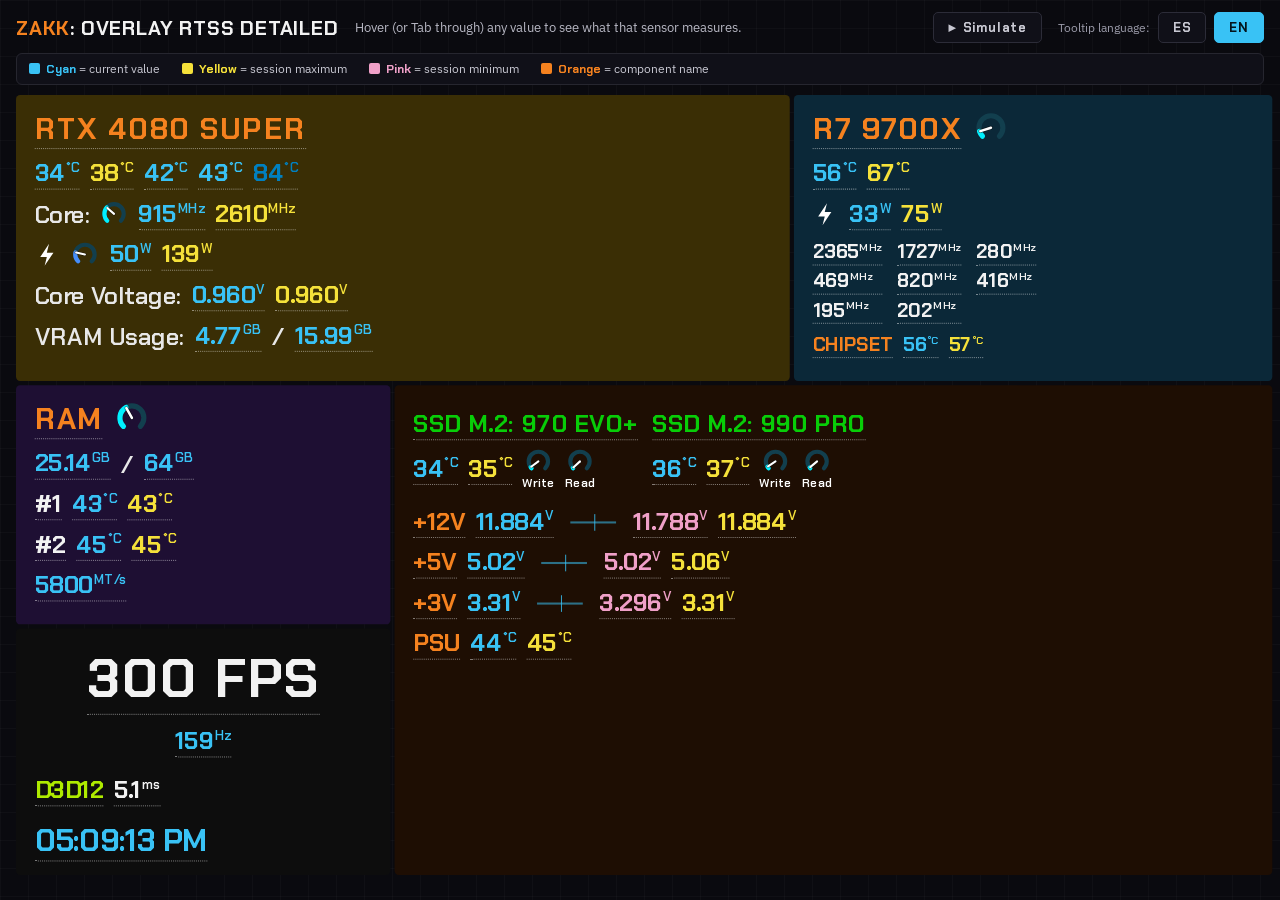
==== commit 303d99e3: "updating layout for RTSS overlay" ====
--- a/stuff/pc-build/BENCHMARK/zakk-rtss-overlay-detailed/index.html
+++ b/stuff/pc-build/BENCHMARK/zakk-rtss-overlay-detailed/index.html
@@ -37,7 +37,6 @@
     <h2><span class="s tl w" style="color:var(--orange)" data-bind="gpu.label" data-tip-key="gpuName">RTX 4080 SUPER</span></h2>
     <div class="row">
       <span class="s tl c" data-bind="gpu.temp" data-fmt="int" data-unit="°C" data-tip-key="gpuTemp">34<sup>°C</sup></span>
-      <span class="lbl-max">Max:</span>
       <span class="s y" data-bind="gpu.tempMax" data-fmt="int" data-unit="°C" data-tip-key="gpuTempMax">38<sup>°C</sup></span>
       <span class="s c" data-bind="gpu.hotspot" data-fmt="int" data-unit="°C" data-tip-key="gpuHotspot">42<sup>°C</sup></span>
       <span class="s c" data-bind="gpu.vramTemp" data-fmt="int" data-unit="°C" data-tip-key="gpuVramTemp">43<sup>°C</sup></span>
@@ -53,10 +52,9 @@
       <span class="s nb tl" data-tip-key="gpuPowerIcon">
         <svg class="bolt" viewBox="0 0 24 24" aria-hidden="true"><path d="M13 2 L5 14 h6 l-2 8 8-12 h-6 z" fill="#fff"/></svg>
       </span>
+      <span class="s nb" data-gauge="gpu.powerUsagePercent" data-gauge-color="var(--gpu-power-gauge)" data-tip-key="gpuPowerUsage"></span>
       <span class="s c" data-bind="gpu.power" data-fmt="int" data-unit="W" data-tip-key="gpuPower">50<sup>W</sup></span>
       <span class="s y" data-bind="gpu.powerMax" data-fmt="int" data-unit="W" data-tip-key="gpuPowerMax">139<sup>W</sup></span>
-      <span class="lbl">Power Usage:</span>
-      <span class="s c" data-bind="gpu.powerUsagePercent" data-fmt="int" data-unit="%" data-tip-key="gpuPowerUsage">21<sup>%</sup></span>
     </div>
     <div class="row">
       <span class="lbl">Core Voltage:</span>
@@ -75,11 +73,9 @@
   <section class="panel cpu">
     <h2><span class="s tl w" style="color:var(--orange)" data-bind="cpu.label" data-tip-key="cpuName">R7 9700X</span>
       <span class="s nb" data-gauge="cpu.usagePercent" data-gauge-color="var(--gauge-color)" data-tip-key="cpuUsageGauge"></span>
-      <span class="s tr c" style="font-size:0.85em" data-bind="cpu.usagePercent" data-fmt="int" data-unit="%" data-tip-key="cpuUsagePercent">10<sup>%</sup></span>
     </h2>
     <div class="row">
       <span class="s tl c" data-bind="cpu.temp" data-fmt="int" data-unit="°C" data-tip-key="cpuTemp">56<sup>°C</sup></span>
-      <span class="lbl-max">Max:</span>
       <span class="s y" data-bind="cpu.tempMax" data-fmt="int" data-unit="°C" data-tip-key="cpuTempMax">67<sup>°C</sup></span>
     </div>
     <div class="row">
@@ -112,6 +108,11 @@
       <span class="s nb" data-gauge="derived.ramUsagePercent" data-gauge-color="var(--gauge-color)" data-tip-key="ramGauge"></span>
     </h2>
     <div class="row">
+      <span class="s tl c" data-bind="ram.used" data-fmt="2dec" data-unit="GB" data-tip-key="ramUsed">25.14<sup>GB</sup></span>
+      <span class="lbl">/</span>
+      <span class="s c" data-bind="ram.total" data-fmt="int" data-unit="GB" data-tip-key="ramTotal">64<sup>GB</sup></span>
+    </div>
+    <div class="row">
       <span class="s tl w" data-tip-key="ramSlot1">#1</span>
       <span class="s c" data-bind="ram.stick1.temp" data-fmt="int" data-unit="°C" data-tip-key="ram1Temp">43<sup>°C</sup></span>
       <span class="s y" data-bind="ram.stick1.tempMax" data-fmt="int" data-unit="°C" data-tip-key="ram1Max">43<sup>°C</sup></span>
@@ -122,12 +123,7 @@
       <span class="s y" data-bind="ram.stick2.tempMax" data-fmt="int" data-unit="°C" data-tip-key="ram2Max">45<sup>°C</sup></span>
     </div>
     <div class="row">
-      <span class="s tl c" data-bind="ram.freq" data-fmt="int" data-unit="MHz" data-tip-key="ramFreq">5800<sup>MHz</sup></span>
-    </div>
-    <div class="row">
-      <span class="s tl c" data-bind="ram.used" data-fmt="2dec" data-unit="GB" data-tip-key="ramUsed">25.14<sup>GB</sup></span>
-      <span class="lbl">/</span>
-      <span class="s c" data-bind="ram.total" data-fmt="int" data-unit="GB" data-tip-key="ramTotal">64<sup>GB</sup></span>
+      <span class="s tl c" data-bind="ram.freq" data-fmt="int" data-unit="MT/s" data-tip-key="ramFreq">5800<sup>MT/s</sup></span>
     </div>
   </section>
 
--- a/stuff/pc-build/BENCHMARK/zakk-rtss-overlay-detailed/styles.css
+++ b/stuff/pc-build/BENCHMARK/zakk-rtss-overlay-detailed/styles.css
@@ -7,6 +7,7 @@
     --green:#08CD08;     /* nombres de discos SSD */
     --lime:#AEEA00;      /* API gráfica */
     --gauge-color:#00F0FF; /* color de todos los gauges (arco + aguja) */
+    --gpu-power-gauge:#468DFA; /* color del gauge de potencia de la GPU */
     --white:#f2f2f2;
     --label:#e8e8e8;
     --gauge-track:#123f4e;
@@ -103,7 +104,7 @@
   .lbl{color:var(--label);font-weight:600}
   .lbl-max{color:var(--yellow);font-weight:600}
   .disk{color:var(--green);font-size:1.05em;font-weight:700;letter-spacing:.04em}
-  .cores{font-size:0.85em}
+  .cores{display:grid;grid-template-columns:repeat(3,max-content);gap:2px 14px;font-size:0.85em}
   /* Ítems un poco más chicos (p. ej. la fila del chipset). */
   .sm{font-size:0.8em}
   .spacer{flex:1}
